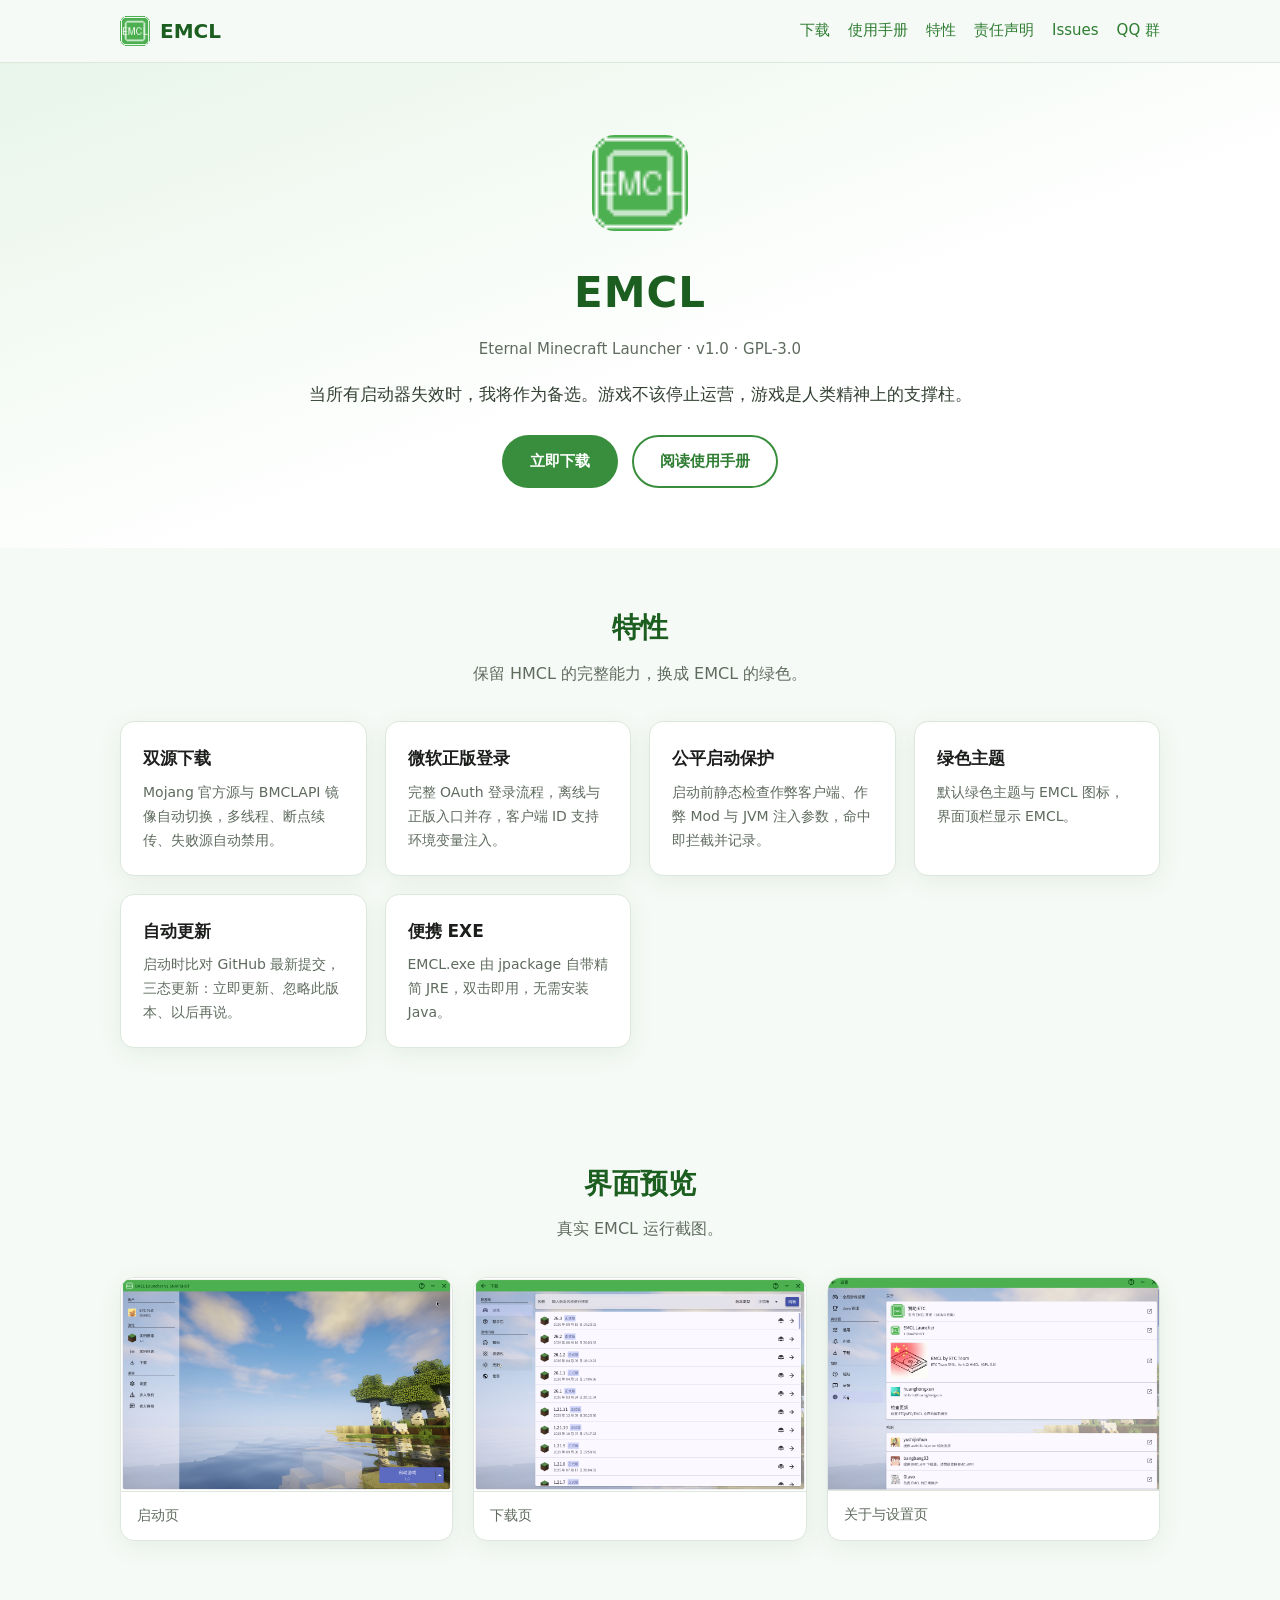
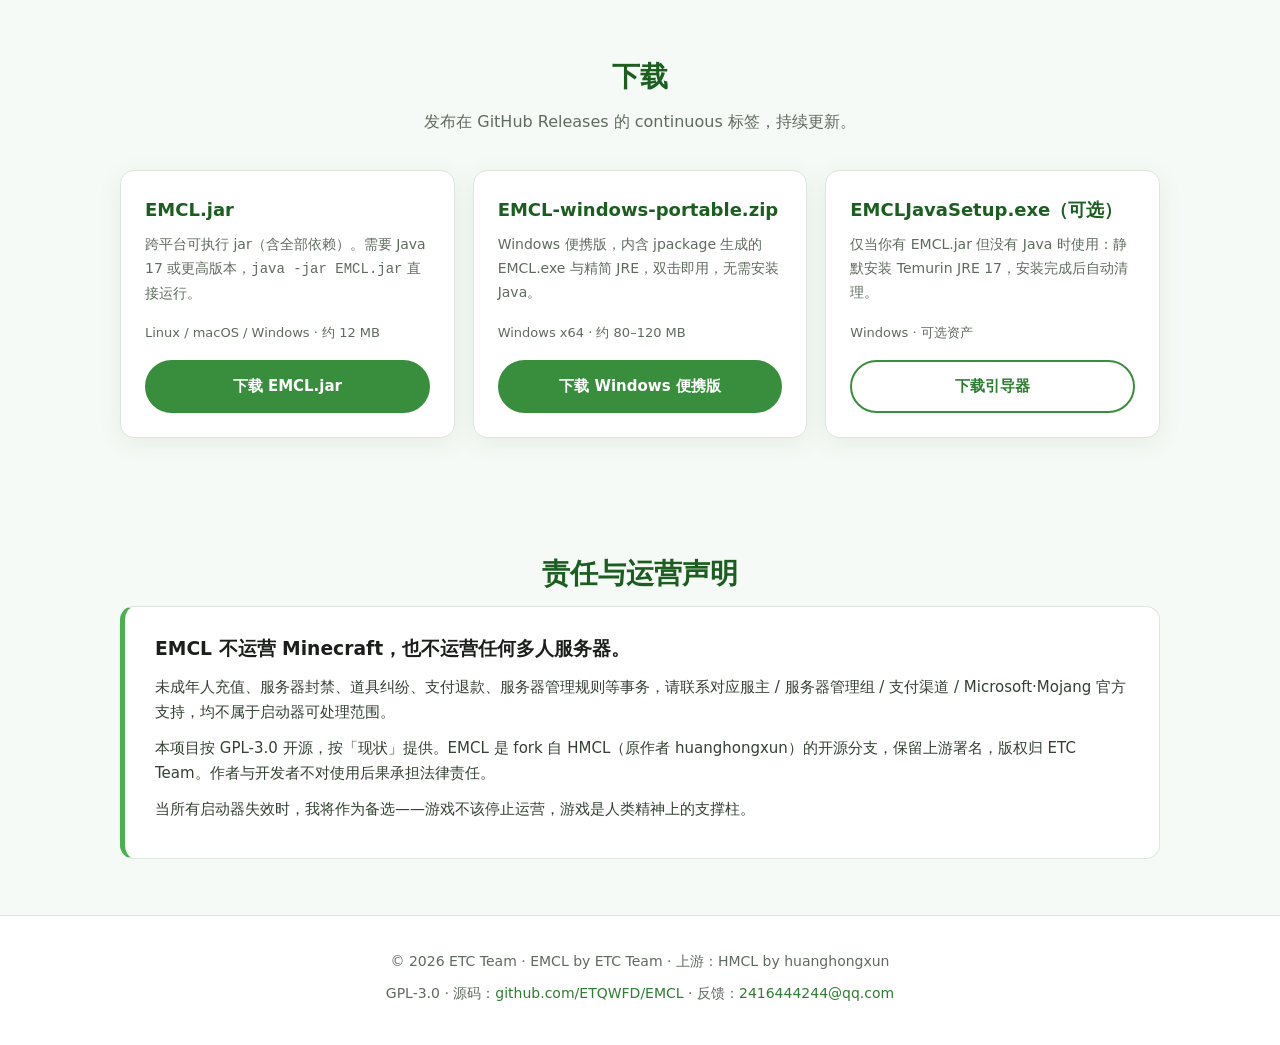
==== website/index.html @ 8ac6bcdd "EMCL v1.0: rebrand HMCL fork to EMCL (ETC Team, GPL-3.0) - Rebrand to EMCL: launcher dir EMCL, green" ====
<!DOCTYPE html>
<html lang="zh-CN">
<head>
<meta charset="UTF-8">
<meta name="viewport" content="width=device-width, initial-scale=1.0">
<title>EMCL - Eternal Minecraft Launcher</title>
<meta name="description" content="EMCL 是 fork 自 HMCL 的 GPL-3.0 开源 Minecraft 启动器，支持 Mojang / BMCLAPI 双源下载、微软正版登录、绿色主题与便携版。">
<link rel="icon" href="img/icon.png">
<link rel="stylesheet" href="css/style.css">
</head>
<body>
<header>
  <nav class="container">
    <div class="brand"><img src="img/icon.png" alt="EMCL">EMCL</div>
    <div class="links">
      <a href="#download">下载</a>
      <a href="docs.html">使用手册</a>
      <a href="#features">特性</a>
      <a href="#statement">责任声明</a>
      <a href="https://github.com/ETQWFD/EMCL/issues">Issues</a>
      <a href="http://qm.qq.com/cgi-bin/qm/qr?_wv=1027&amp;k=b31JnHKqph3vMmCIhk2htihvcREH2F1t&amp;authKey=U8JJu2GFgtaIvRnov%2FhH7%2Bcq08hv8JM6q5GBdGBzF1yZXYTSGSbQP9O%2FIh%2BVqby9&amp;noverify=0&amp;group_code=1121514619">QQ 群</a>
    </div>
  </nav>
</header>

<div class="hero">
  <div class="container">
    <img class="logo" src="img/icon.png" alt="EMCL">
    <h1>EMCL</h1>
    <div class="ver">Eternal Minecraft Launcher · v1.0 · GPL-3.0</div>
    <p class="slogan">当所有启动器失效时，我将作为备选。游戏不该停止运营，游戏是人类精神上的支撑柱。</p>
    <div class="cta">
      <a class="btn btn-primary" href="#download">立即下载</a>
      <a class="btn btn-ghost" href="docs.html">阅读使用手册</a>
    </div>
  </div>
</div>

<section id="features">
  <div class="container">
    <h2>特性</h2>
    <p class="sub">保留 HMCL 的完整能力，换成 EMCL 的绿色。</p>
    <div class="grid">
      <div class="card"><h3>双源下载</h3><p>Mojang 官方源与 BMCLAPI 镜像自动切换，多线程、断点续传、失败源自动禁用。</p></div>
      <div class="card"><h3>微软正版登录</h3><p>完整 OAuth 登录流程，离线与正版入口并存，客户端 ID 支持环境变量注入。</p></div>
      <div class="card"><h3>公平启动保护</h3><p>启动前静态检查作弊客户端、作弊 Mod 与 JVM 注入参数，命中即拦截并记录。</p></div>
      <div class="card"><h3>绿色主题</h3><p>默认绿色主题与 EMCL 图标，界面顶栏显示 EMCL。</p></div>
      <div class="card"><h3>自动更新</h3><p>启动时比对 GitHub 最新提交，三态更新：立即更新、忽略此版本、以后再说。</p></div>
      <div class="card"><h3>便携 EXE</h3><p>EMCL.exe 由 jpackage 自带精简 JRE，双击即用，无需安装 Java。</p></div>
    </div>
  </div>
</section>

<section id="screenshots">
  <div class="container">
    <h2>界面预览</h2>
    <p class="sub">真实 EMCL 运行截图。</p>
    <div class="shots">
      <div class="shot"><img src="img/shot-launch.png" alt="EMCL 启动页"><div class="cap">启动页</div></div>
      <div class="shot"><img src="img/shot-download.png" alt="EMCL 下载页"><div class="cap">下载页</div></div>
      <div class="shot"><img src="img/shot-about.png" alt="EMCL 关于与设置页"><div class="cap">关于与设置页</div></div>
    </div>
  </div>
</section>

<section id="download">
  <div class="container">
    <h2>下载</h2>
    <p class="sub">发布在 GitHub Releases 的 continuous 标签，持续更新。</p>
    <div class="dl-grid">
      <div class="dl-card">
        <div class="name">EMCL.jar</div>
        <div class="desc">跨平台可执行 jar（含全部依赖）。需要 Java 17 或更高版本，<code>java -jar EMCL.jar</code> 直接运行。</div>
        <div class="meta">Linux / macOS / Windows · 约 12 MB</div>
        <a class="btn btn-primary" href="https://github.com/ETQWFD/EMCL/releases/download/continuous/EMCL.jar">下载 EMCL.jar</a>
      </div>
      <div class="dl-card">
        <div class="name">EMCL-windows-portable.zip</div>
        <div class="desc">Windows 便携版，内含 jpackage 生成的 EMCL.exe 与精简 JRE，双击即用，无需安装 Java。</div>
        <div class="meta">Windows x64 · 约 80–120 MB</div>
        <a class="btn btn-primary" href="https://github.com/ETQWFD/EMCL/releases/download/continuous/EMCL-windows-portable.zip">下载 Windows 便携版</a>
      </div>
      <div class="dl-card">
        <div class="name">EMCLJavaSetup.exe（可选）</div>
        <div class="desc">仅当你有 EMCL.jar 但没有 Java 时使用：静默安装 Temurin JRE 17，安装完成后自动清理。</div>
        <div class="meta">Windows · 可选资产</div>
        <a class="btn btn-ghost" href="https://github.com/ETQWFD/EMCL/releases/download/continuous/EMCLJavaSetup.exe">下载引导器</a>
      </div>
    </div>
  </div>
</section>

<section id="statement">
  <div class="container">
    <h2>责任与运营声明</h2>
    <div class="statement">
      <h3>EMCL 不运营 Minecraft，也不运营任何多人服务器。</h3>
      <p>未成年人充值、服务器封禁、道具纠纷、支付退款、服务器管理规则等事务，请联系对应服主 / 服务器管理组 / 支付渠道 / Microsoft·Mojang 官方支持，均不属于启动器可处理范围。</p>
      <p>本项目按 GPL-3.0 开源，按「现状」提供。EMCL 是 fork 自 HMCL（原作者 huanghongxun）的开源分支，保留上游署名，版权归 ETC Team。作者与开发者不对使用后果承担法律责任。</p>
      <p>当所有启动器失效时，我将作为备选——游戏不该停止运营，游戏是人类精神上的支撑柱。</p>
    </div>
  </div>
</section>

<footer>
  <div class="container">
    <div>© 2026 ETC Team · EMCL by ETC Team · 上游：HMCL by huanghongxun</div>
    <div>GPL-3.0 · 源码：<a href="https://github.com/ETQWFD/EMCL">github.com/ETQWFD/EMCL</a> · 反馈：<a href="mailto:2416444244@qq.com">2416444244@qq.com</a></div>
  </div>
</footer>
</body>
</html>
---- website/css/style.css ----
:root {
  --green-900: #1b5e20;
  --green-700: #2e7d32;
  --green-600: #388e3c;
  --green-500: #4caf50;
  --green-100: #e8f5e9;
  --ink: #1c1e1c;
  --muted: #5f6b5f;
  --line: #dde7dd;
  --bg: #f6faf6;
  --card: #ffffff;
  --radius: 14px;
  --shadow: 0 6px 24px rgba(27, 94, 32, .08);
}
* { margin: 0; padding: 0; box-sizing: border-box; }
html { scroll-behavior: smooth; }
body {
  font-family: "PingFang SC", "Microsoft YaHei", "Noto Sans SC", system-ui, sans-serif;
  color: var(--ink);
  background: var(--bg);
  line-height: 1.7;
}
a { color: var(--green-700); text-decoration: none; }
a:hover { text-decoration: underline; }
.container { max-width: 1080px; margin: 0 auto; padding: 0 20px; }

header {
  position: sticky; top: 0; z-index: 50;
  background: rgba(246, 250, 246, .92);
  backdrop-filter: blur(8px);
  border-bottom: 1px solid var(--line);
}
nav.container {
  display: flex; align-items: center; gap: 22px;
  height: 62px;
}
.brand { display: flex; align-items: center; gap: 10px; font-weight: 800; font-size: 20px; color: var(--green-900); }
.brand img { width: 30px; height: 30px; }
nav .links { margin-left: auto; display: flex; gap: 18px; font-size: 15px; }

.hero {
  background: linear-gradient(160deg, var(--green-100), #ffffff 60%);
  padding: 72px 0 60px;
  text-align: center;
}
.hero .logo { width: 96px; height: 96px; border-radius: 22px; }
.hero h1 { font-size: 42px; margin: 18px 0 8px; color: var(--green-900); letter-spacing: 1px; }
.hero .ver { color: var(--muted); font-size: 15px; margin-bottom: 18px; }
.hero .slogan { max-width: 720px; margin: 0 auto 26px; font-size: 17px; color: #334033; }
.hero .cta { display: flex; gap: 14px; justify-content: center; flex-wrap: wrap; }
.btn {
  display: inline-block; padding: 12px 26px; border-radius: 999px;
  font-weight: 700; font-size: 15px; border: 2px solid transparent;
}
.btn-primary { background: var(--green-600); color: #fff; }
.btn-primary:hover { background: var(--green-700); text-decoration: none; }
.btn-ghost { border-color: var(--green-600); color: var(--green-700); background: #fff; }
.btn-ghost:hover { background: var(--green-100); text-decoration: none; }

section { padding: 56px 0; }
section h2 { font-size: 28px; text-align: center; color: var(--green-900); margin-bottom: 8px; }
section .sub { text-align: center; color: var(--muted); margin-bottom: 34px; }

.grid { display: grid; grid-template-columns: repeat(auto-fit, minmax(240px, 1fr)); gap: 18px; }
.card {
  background: var(--card); border: 1px solid var(--line); border-radius: var(--radius);
  padding: 22px; box-shadow: var(--shadow);
}
.card h3 { font-size: 17px; color: var(--green-800); margin-bottom: 8px; }
.card p { font-size: 14px; color: var(--muted); }

.shots { display: grid; grid-template-columns: repeat(auto-fit, minmax(280px, 1fr)); gap: 20px; }
.shot { background: var(--card); border: 1px solid var(--line); border-radius: var(--radius); overflow: hidden; box-shadow: var(--shadow); }
.shot img { width: 100%; display: block; border-bottom: 1px solid var(--line); }
.shot .cap { padding: 12px 16px; font-size: 14px; color: var(--muted); }

.dl-grid { display: grid; grid-template-columns: repeat(auto-fit, minmax(260px, 1fr)); gap: 18px; }
.dl-card { background: var(--card); border: 1px solid var(--line); border-radius: var(--radius); padding: 24px; box-shadow: var(--shadow); display: flex; flex-direction: column; }
.dl-card .name { font-size: 18px; font-weight: 800; color: var(--green-900); }
.dl-card .desc { font-size: 14px; color: var(--muted); margin: 8px 0 16px; flex: 1; }
.dl-card .meta { font-size: 13px; color: var(--muted); margin-bottom: 16px; }
.dl-card .btn { text-align: center; }

.statement { background: var(--card); border: 1px solid var(--line); border-left: 5px solid var(--green-500); border-radius: var(--radius); padding: 26px 30px; }
.statement h3 { color: var(--green-800); margin-bottom: 10px; }
.statement p { font-size: 15px; color: #334033; margin-bottom: 10px; }

footer { border-top: 1px solid var(--line); padding: 34px 0 40px; color: var(--muted); font-size: 14px; background: #fff; }
footer .container { display: flex; flex-direction: column; gap: 8px; align-items: center; text-align: center; }

@media (max-width: 720px) {
  nav.container { height: auto; padding: 12px 16px; flex-wrap: wrap; gap: 10px; }
  nav .links { margin-left: 0; width: 100%; justify-content: space-between; flex-wrap: wrap; gap: 8px; font-size: 14px; }
  .hero { padding: 44px 0 36px; }
  .hero h1 { font-size: 30px; }
  section { padding: 40px 0; }
}
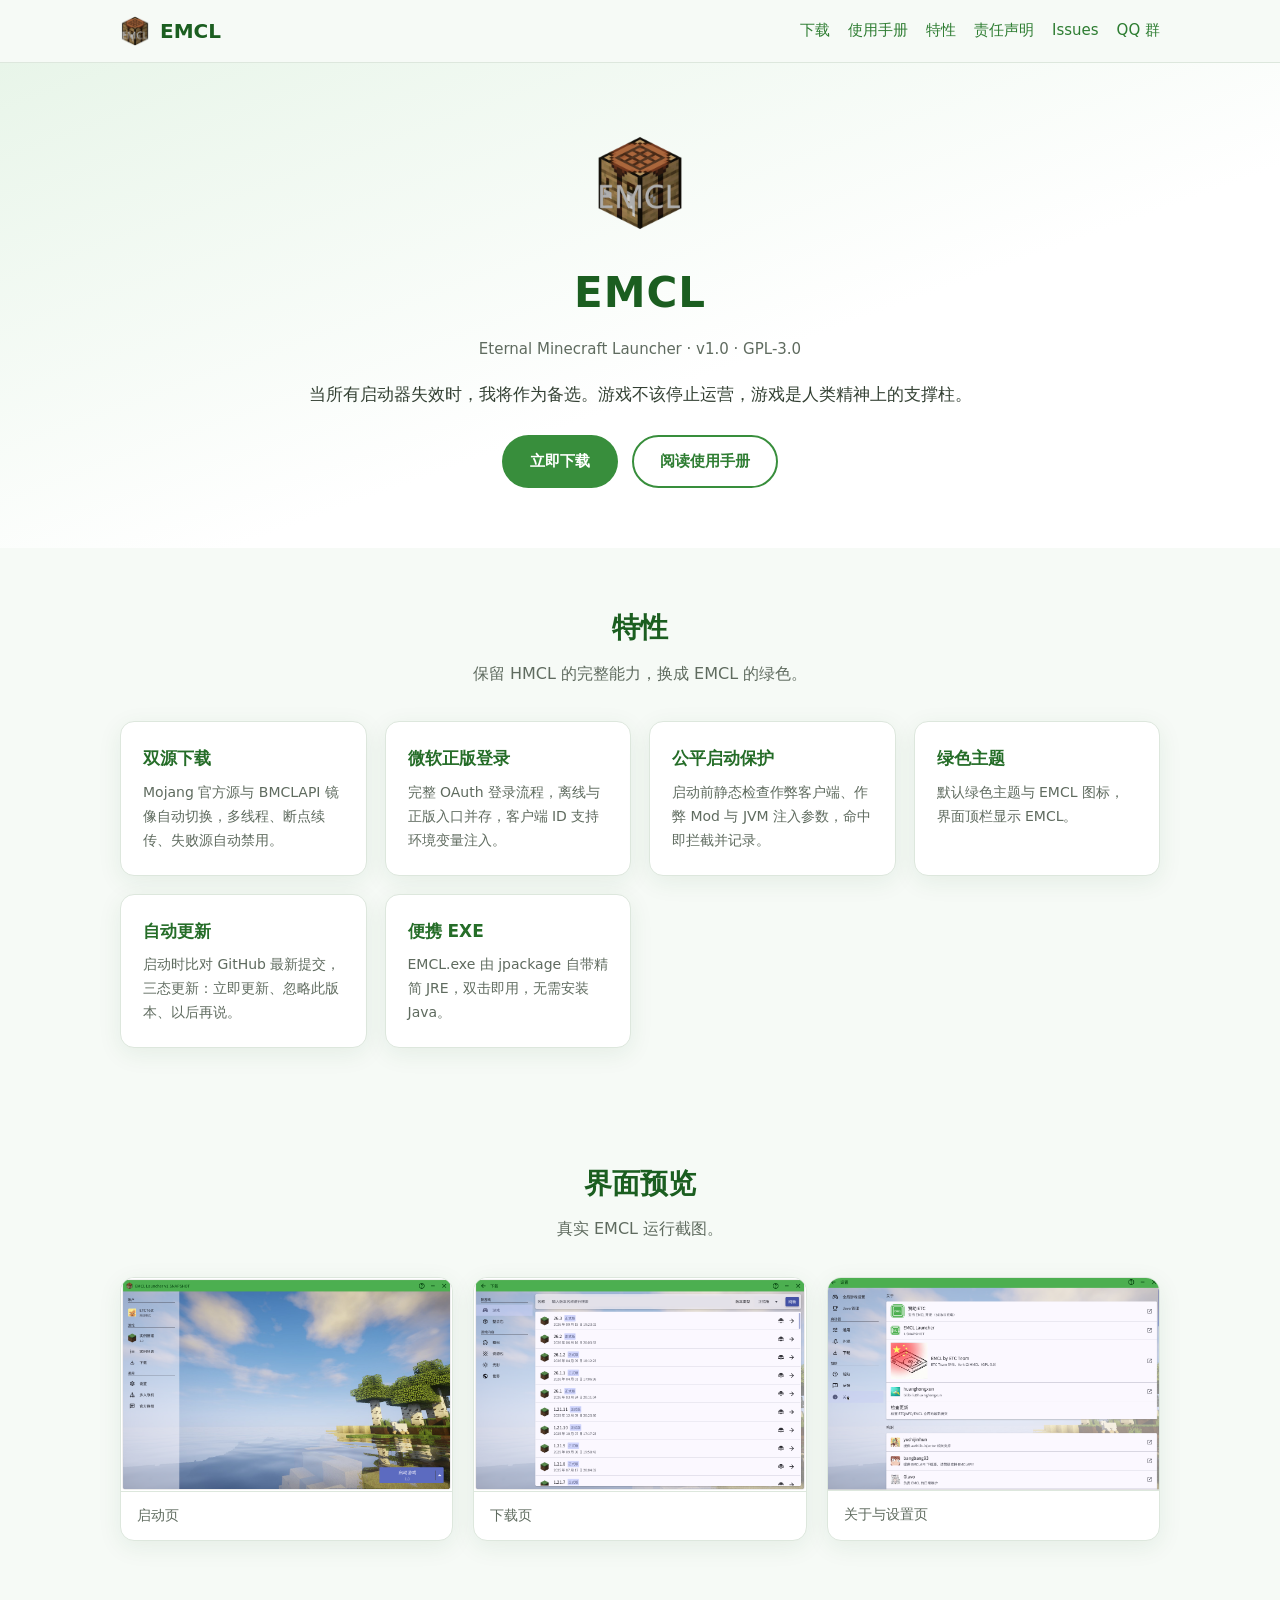
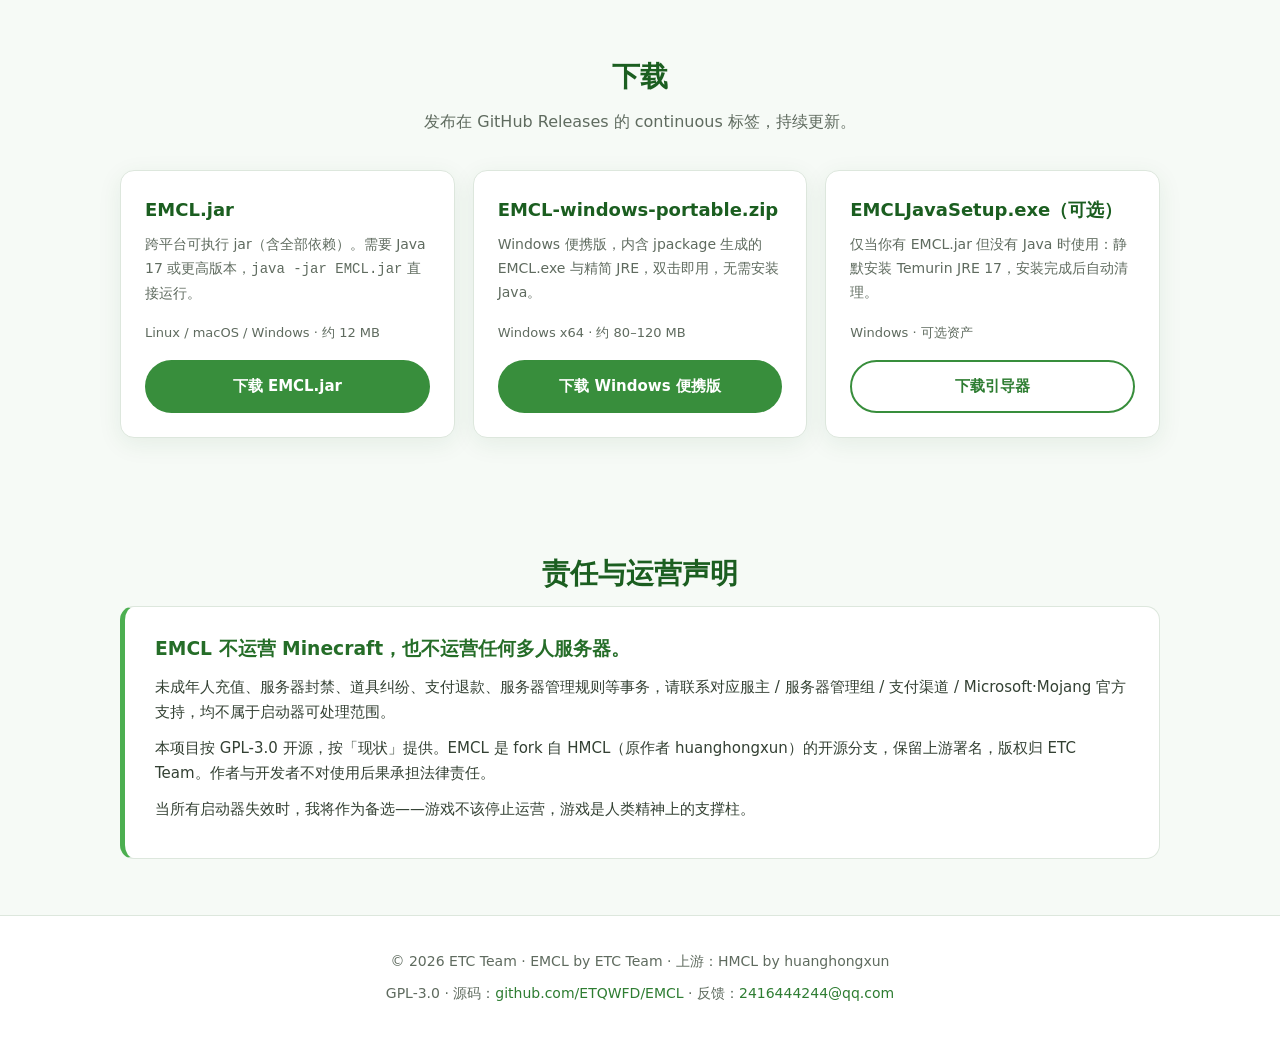
==== commit e7fb0eed: "Website: responsive mobile nav (CSS burger menu), define --green-800, prevent horizontal overflow" ====
--- a/website/index.html
+++ b/website/index.html
@@ -12,6 +12,8 @@
 <header>
   <nav class="container">
     <div class="brand"><img src="img/icon.png" alt="EMCL">EMCL</div>
+    <input class="nav-toggle" id="nav-toggle" type="checkbox" aria-label="菜单">
+    <label class="nav-burger" for="nav-toggle"><span></span><span></span><span></span></label>
     <div class="links">
       <a href="#download">下载</a>
       <a href="docs.html">使用手册</a>
--- a/website/css/style.css
+++ b/website/css/style.css
@@ -1,5 +1,6 @@
 :root {
   --green-900: #1b5e20;
+  --green-800: #256d28;
   --green-700: #2e7d32;
   --green-600: #388e3c;
   --green-500: #4caf50;
@@ -14,6 +15,8 @@
 }
 * { margin: 0; padding: 0; box-sizing: border-box; }
 html { scroll-behavior: smooth; }
+html, body { overflow-x: hidden; max-width: 100%; }
+img { max-width: 100%; }
 body {
   font-family: "PingFang SC", "Microsoft YaHei", "Noto Sans SC", system-ui, sans-serif;
   color: var(--ink);
@@ -37,6 +40,9 @@
 .brand { display: flex; align-items: center; gap: 10px; font-weight: 800; font-size: 20px; color: var(--green-900); }
 .brand img { width: 30px; height: 30px; }
 nav .links { margin-left: auto; display: flex; gap: 18px; font-size: 15px; }
+.nav-toggle { display: none; }
+.nav-burger { display: none; flex-direction: column; justify-content: center; gap: 5px; width: 40px; height: 40px; padding: 9px 10px; margin-left: auto; cursor: pointer; }
+.nav-burger span { display: block; height: 2px; width: 100%; background: var(--green-800); border-radius: 2px; }
 
 .hero {
   background: linear-gradient(160deg, var(--green-100), #ffffff 60%);
@@ -89,8 +95,14 @@
 footer .container { display: flex; flex-direction: column; gap: 8px; align-items: center; text-align: center; }
 
 @media (max-width: 720px) {
-  nav.container { height: auto; padding: 12px 16px; flex-wrap: wrap; gap: 10px; }
-  nav .links { margin-left: 0; width: 100%; justify-content: space-between; flex-wrap: wrap; gap: 8px; font-size: 14px; }
+  nav.container { height: auto; min-height: 58px; padding: 10px 16px; flex-wrap: wrap; gap: 0; }
+  .nav-burger { display: flex; }
+  nav .links {
+    order: 3; width: 100%; margin-left: 0; flex-direction: column; gap: 0;
+    font-size: 15px; max-height: 0; overflow: hidden; transition: max-height .2s ease;
+  }
+  .nav-toggle:checked ~ .links { max-height: 320px; }
+  nav .links a { padding: 12px 4px; border-bottom: 1px solid var(--line); }
   .hero { padding: 44px 0 36px; }
   .hero h1 { font-size: 30px; }
   section { padding: 40px 0; }
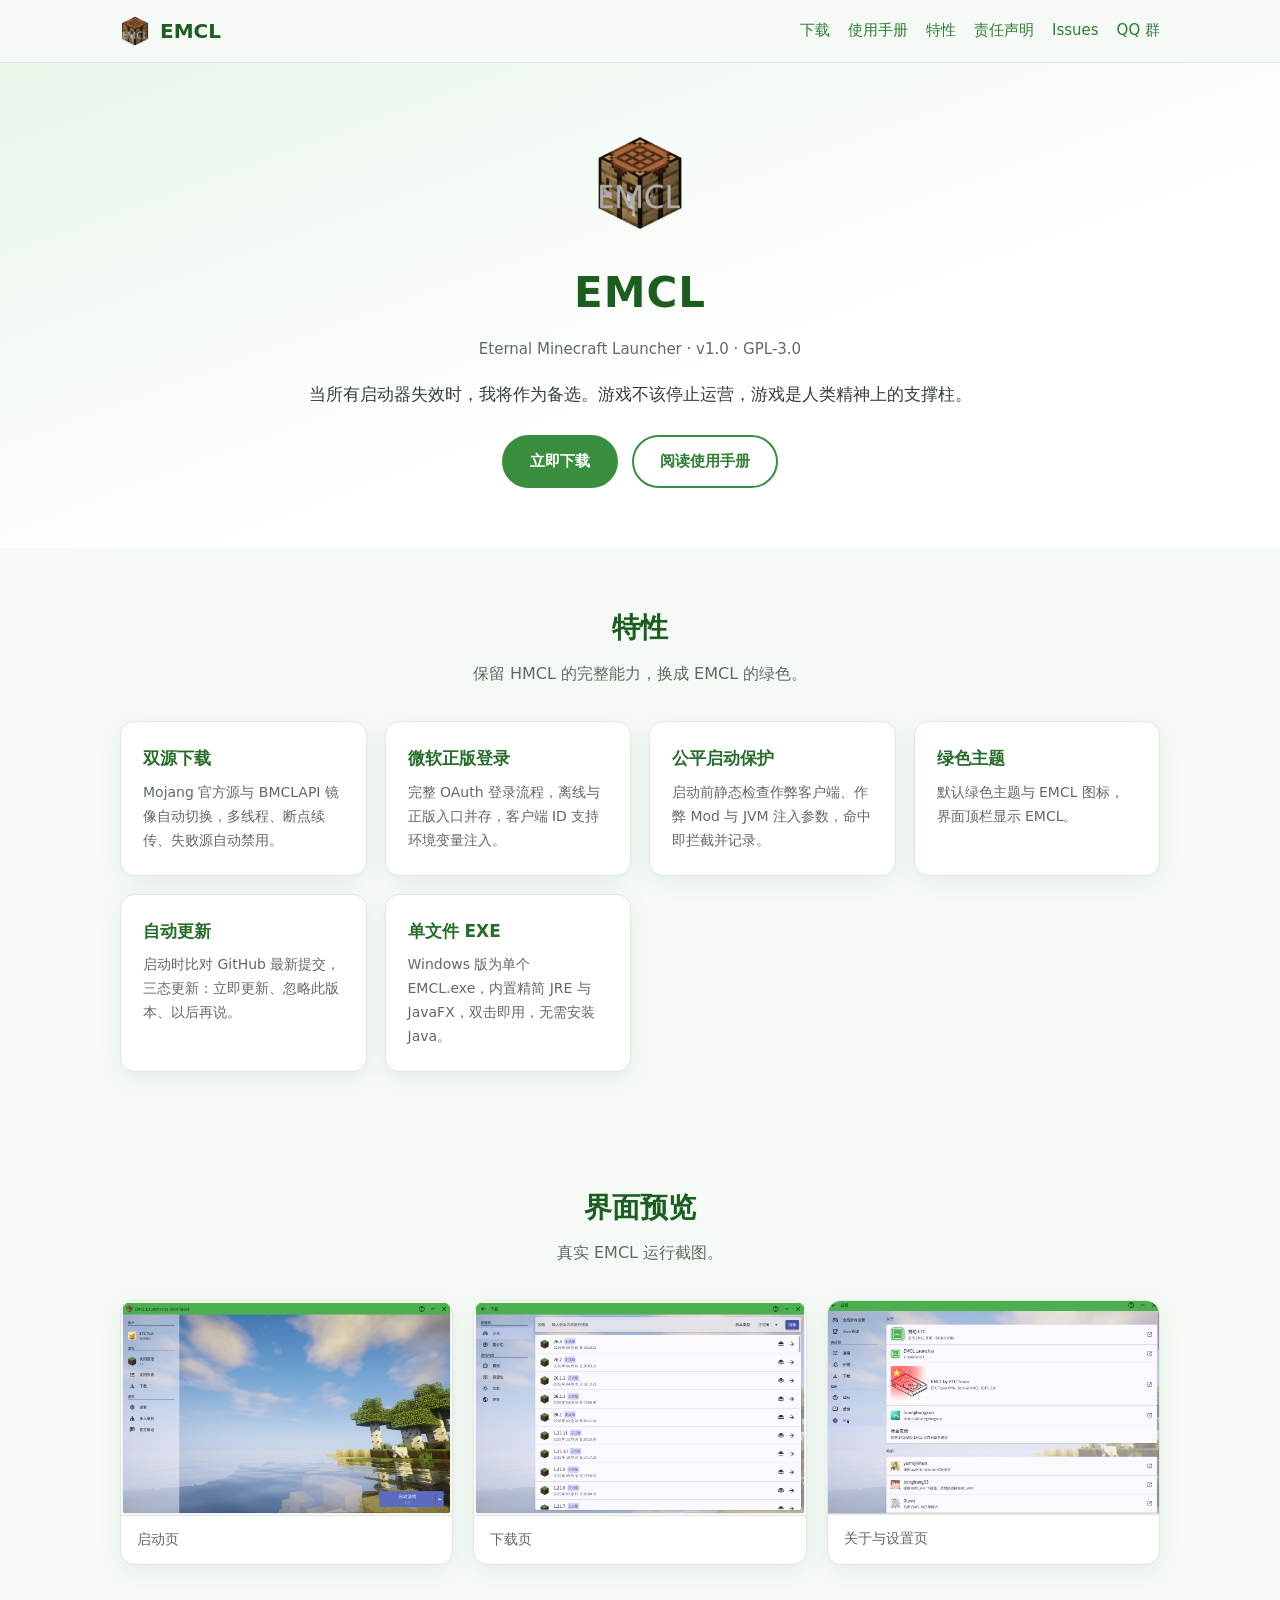
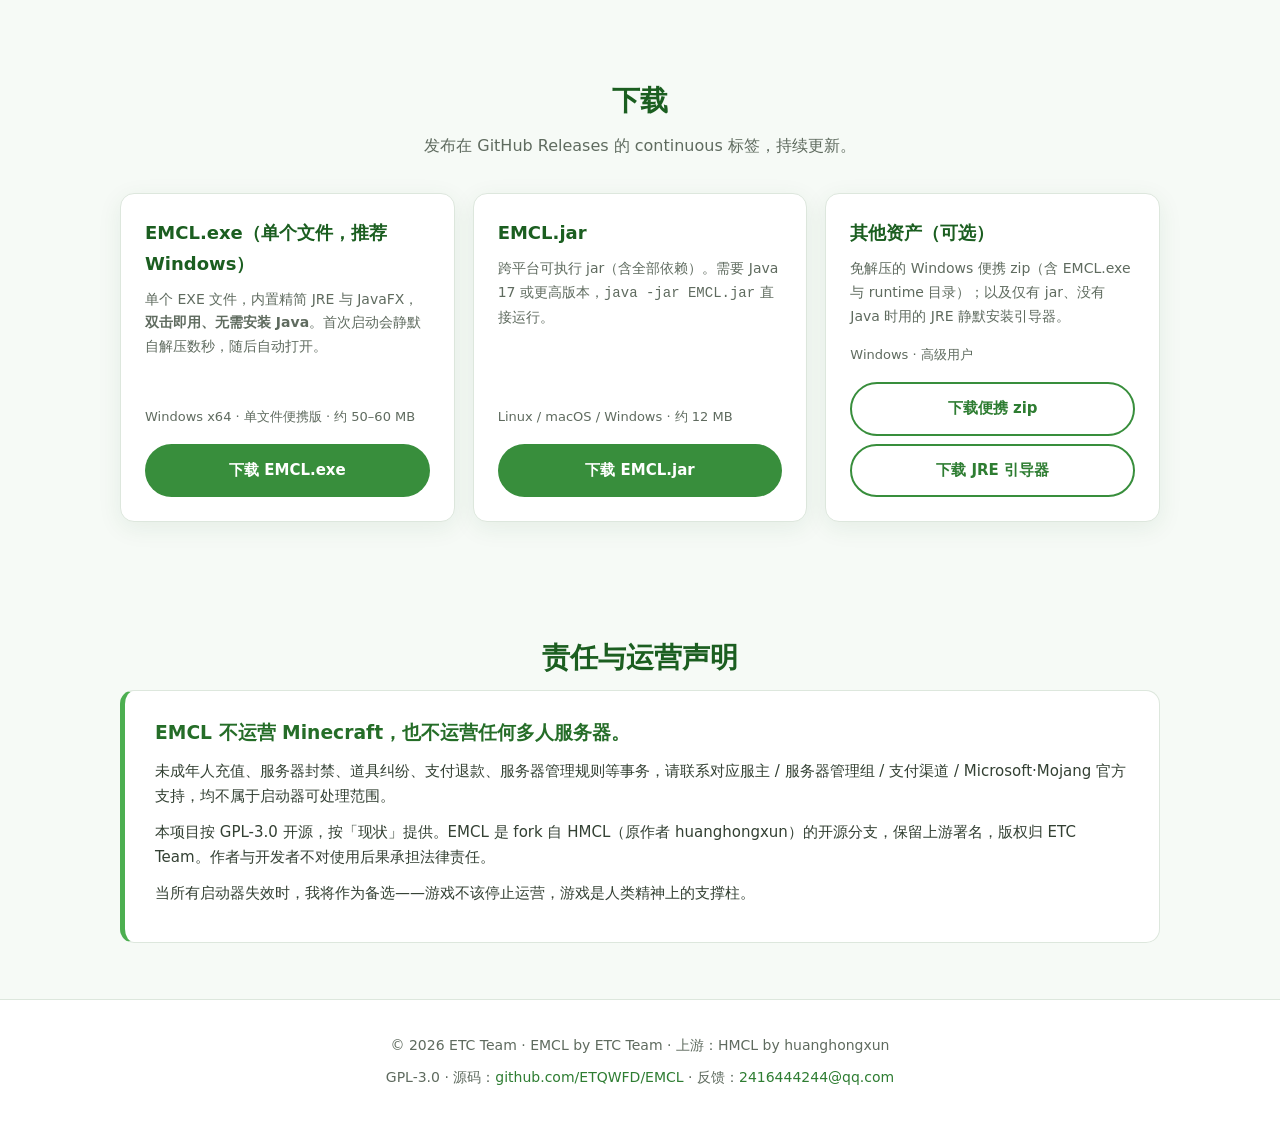
==== commit 482473a8: "feat: single-file self-extracting EMCL.exe; CN manifest prefers BMCL; show announcement after window" ====
--- a/website/index.html
+++ b/website/index.html
@@ -48,7 +48,7 @@
       <div class="card"><h3>公平启动保护</h3><p>启动前静态检查作弊客户端、作弊 Mod 与 JVM 注入参数，命中即拦截并记录。</p></div>
       <div class="card"><h3>绿色主题</h3><p>默认绿色主题与 EMCL 图标，界面顶栏显示 EMCL。</p></div>
       <div class="card"><h3>自动更新</h3><p>启动时比对 GitHub 最新提交，三态更新：立即更新、忽略此版本、以后再说。</p></div>
-      <div class="card"><h3>便携 EXE</h3><p>EMCL.exe 由 jpackage 自带精简 JRE，双击即用，无需安装 Java。</p></div>
+      <div class="card"><h3>单文件 EXE</h3><p>Windows 版为单个 EMCL.exe，内置精简 JRE 与 JavaFX，双击即用，无需安装 Java。</p></div>
     </div>
   </div>
 </section>
@@ -71,22 +71,23 @@
     <p class="sub">发布在 GitHub Releases 的 continuous 标签，持续更新。</p>
     <div class="dl-grid">
       <div class="dl-card">
+        <div class="name">EMCL.exe（单个文件，推荐 Windows）</div>
+        <div class="desc">单个 EXE 文件，内置精简 JRE 与 JavaFX，<strong>双击即用、无需安装 Java</strong>。首次启动会静默自解压数秒，随后自动打开。</div>
+        <div class="meta">Windows x64 · 单文件便携版 · 约 50–60 MB</div>
+        <a class="btn btn-primary" href="https://github.com/ETQWFD/EMCL/releases/download/continuous/EMCL.exe">下载 EMCL.exe</a>
+      </div>
+      <div class="dl-card">
         <div class="name">EMCL.jar</div>
         <div class="desc">跨平台可执行 jar（含全部依赖）。需要 Java 17 或更高版本，<code>java -jar EMCL.jar</code> 直接运行。</div>
         <div class="meta">Linux / macOS / Windows · 约 12 MB</div>
         <a class="btn btn-primary" href="https://github.com/ETQWFD/EMCL/releases/download/continuous/EMCL.jar">下载 EMCL.jar</a>
       </div>
       <div class="dl-card">
-        <div class="name">EMCL-windows-portable.zip</div>
-        <div class="desc">Windows 便携版，内含 jpackage 生成的 EMCL.exe 与精简 JRE，双击即用，无需安装 Java。</div>
-        <div class="meta">Windows x64 · 约 80–120 MB</div>
-        <a class="btn btn-primary" href="https://github.com/ETQWFD/EMCL/releases/download/continuous/EMCL-windows-portable.zip">下载 Windows 便携版</a>
-      </div>
-      <div class="dl-card">
-        <div class="name">EMCLJavaSetup.exe（可选）</div>
-        <div class="desc">仅当你有 EMCL.jar 但没有 Java 时使用：静默安装 Temurin JRE 17，安装完成后自动清理。</div>
-        <div class="meta">Windows · 可选资产</div>
-        <a class="btn btn-ghost" href="https://github.com/ETQWFD/EMCL/releases/download/continuous/EMCLJavaSetup.exe">下载引导器</a>
+        <div class="name">其他资产（可选）</div>
+        <div class="desc">免解压的 Windows 便携 zip（含 EMCL.exe 与 runtime 目录）；以及仅有 jar、没有 Java 时用的 JRE 静默安装引导器。</div>
+        <div class="meta">Windows · 高级用户</div>
+        <a class="btn btn-ghost" href="https://github.com/ETQWFD/EMCL/releases/download/continuous/EMCL-windows-portable.zip">下载便携 zip</a>
+        <a class="btn btn-ghost" href="https://github.com/ETQWFD/EMCL/releases/download/continuous/EMCLJavaSetup.exe" style="margin-top:8px;">下载 JRE 引导器</a>
       </div>
     </div>
   </div>
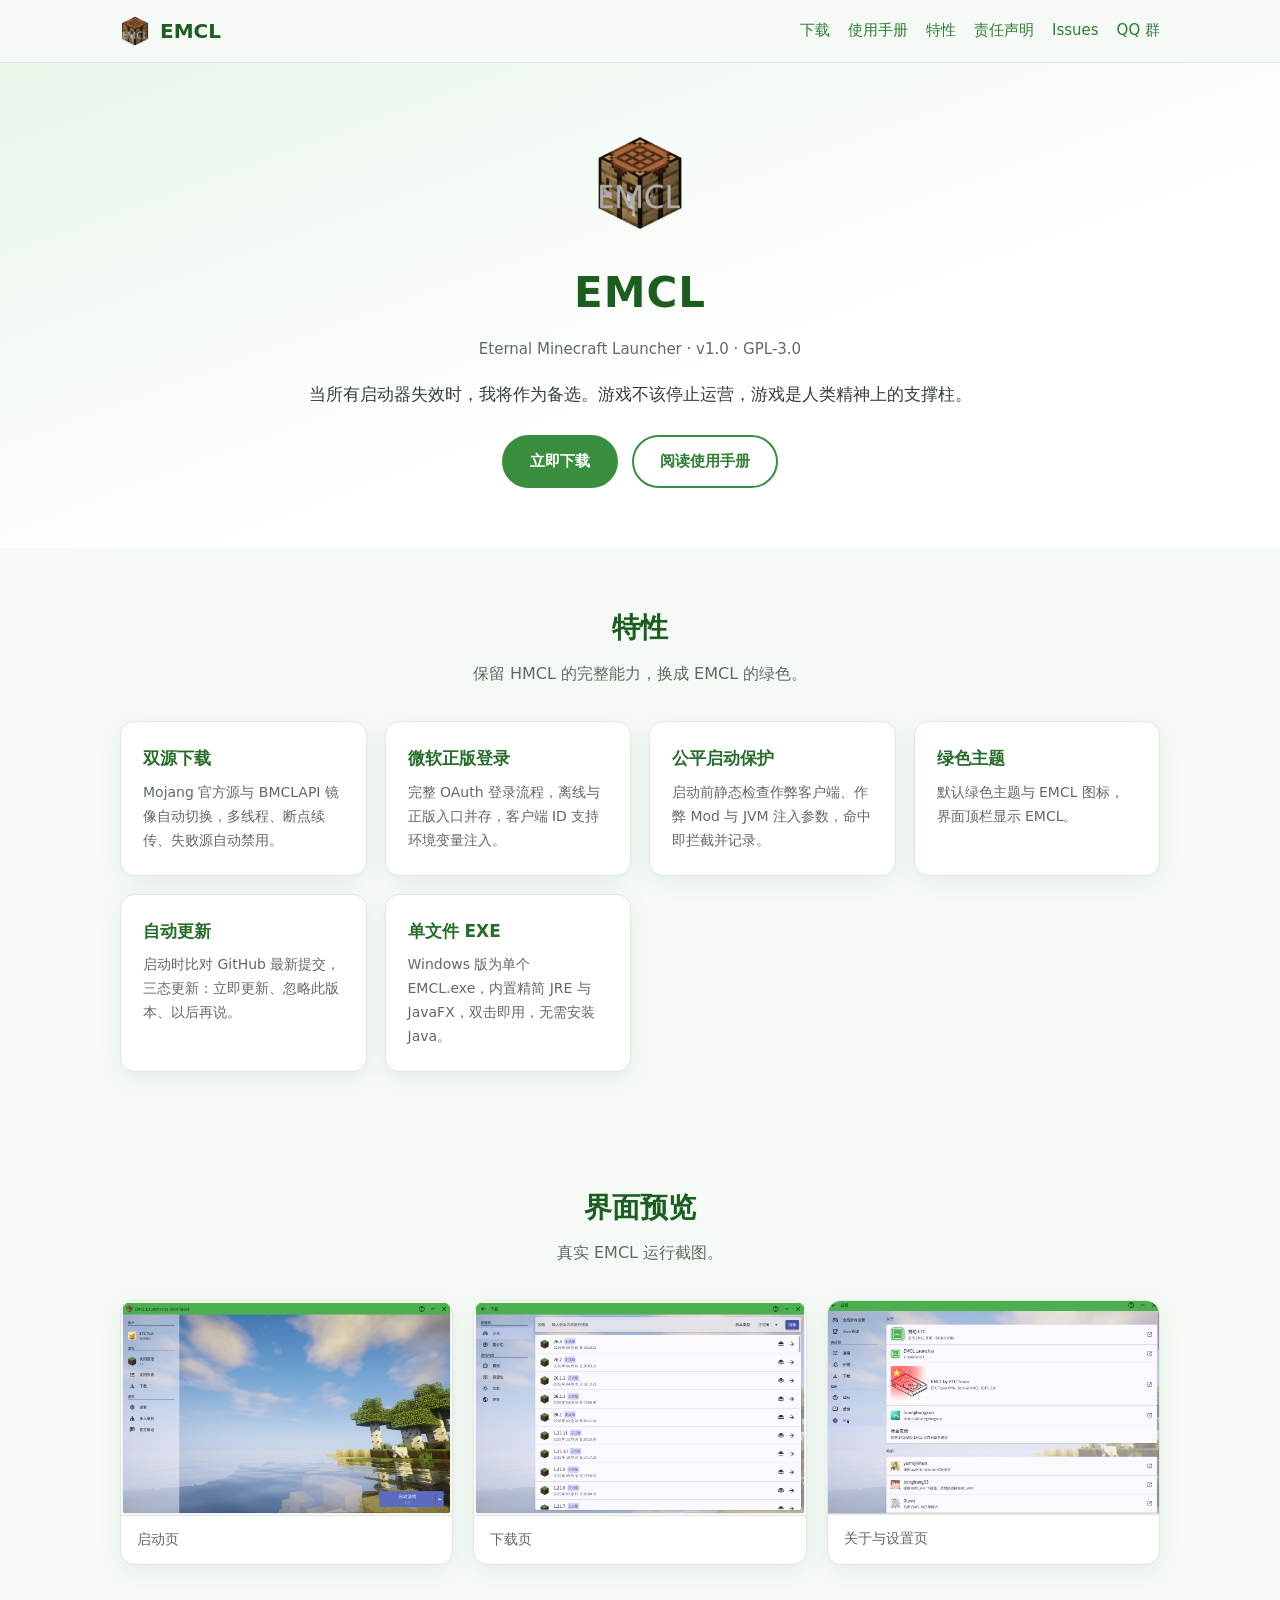
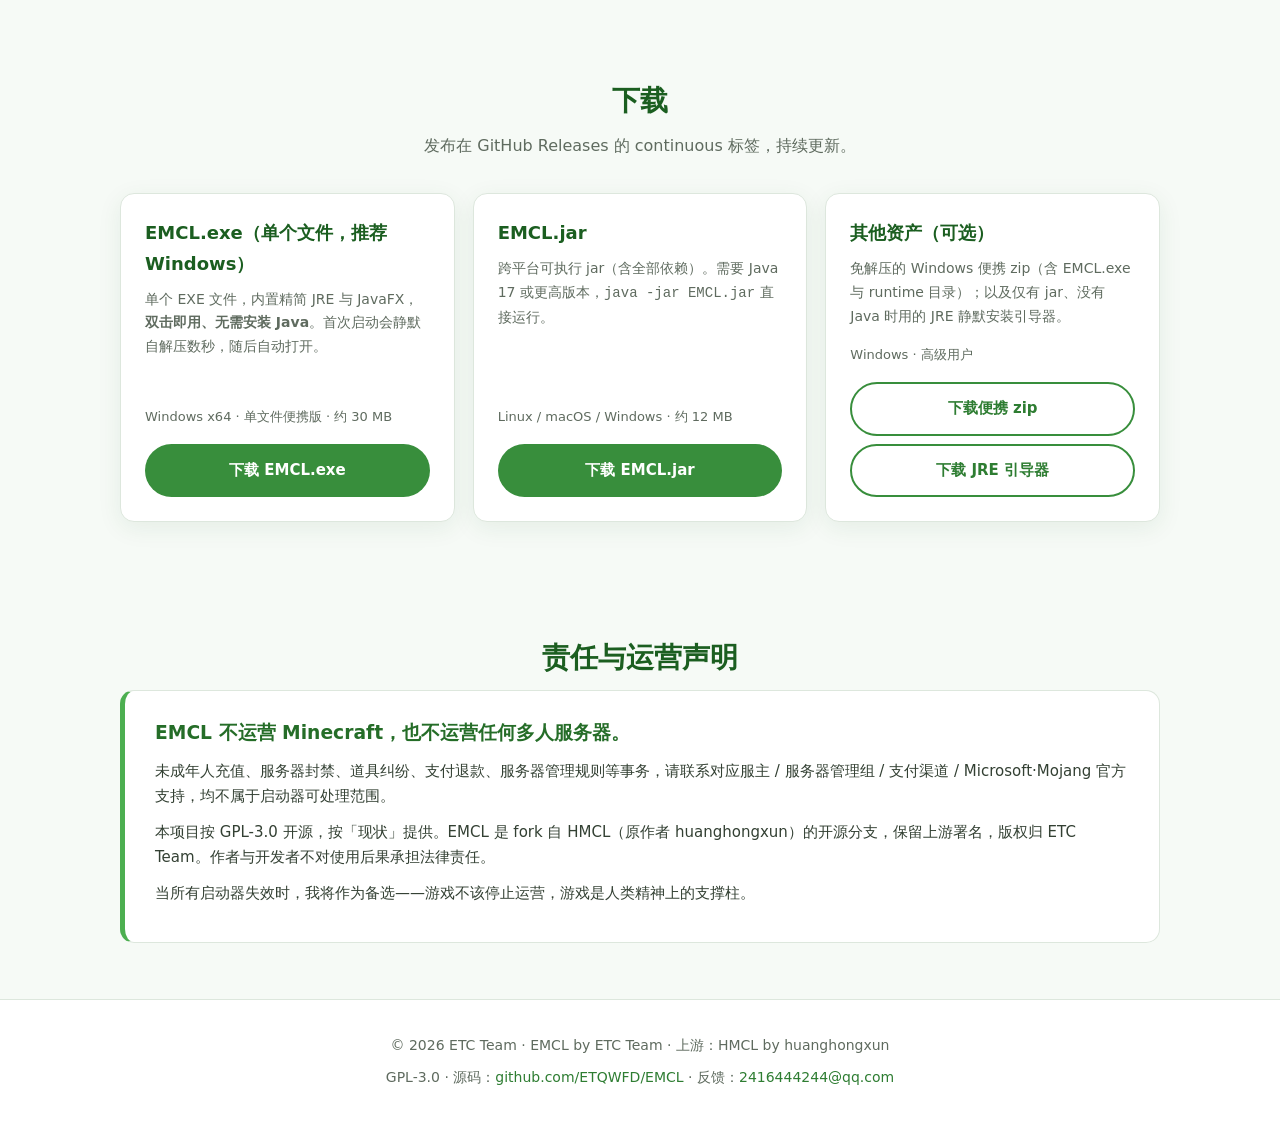
==== commit 4e6dd56d: "ci: relax single-file size floor to 15MB; site note ~30MB" ====
--- a/website/index.html
+++ b/website/index.html
@@ -73,7 +73,7 @@
       <div class="dl-card">
         <div class="name">EMCL.exe（单个文件，推荐 Windows）</div>
         <div class="desc">单个 EXE 文件，内置精简 JRE 与 JavaFX，<strong>双击即用、无需安装 Java</strong>。首次启动会静默自解压数秒，随后自动打开。</div>
-        <div class="meta">Windows x64 · 单文件便携版 · 约 50–60 MB</div>
+        <div class="meta">Windows x64 · 单文件便携版 · 约 30 MB</div>
         <a class="btn btn-primary" href="https://github.com/ETQWFD/EMCL/releases/download/continuous/EMCL.exe">下载 EMCL.exe</a>
       </div>
       <div class="dl-card">
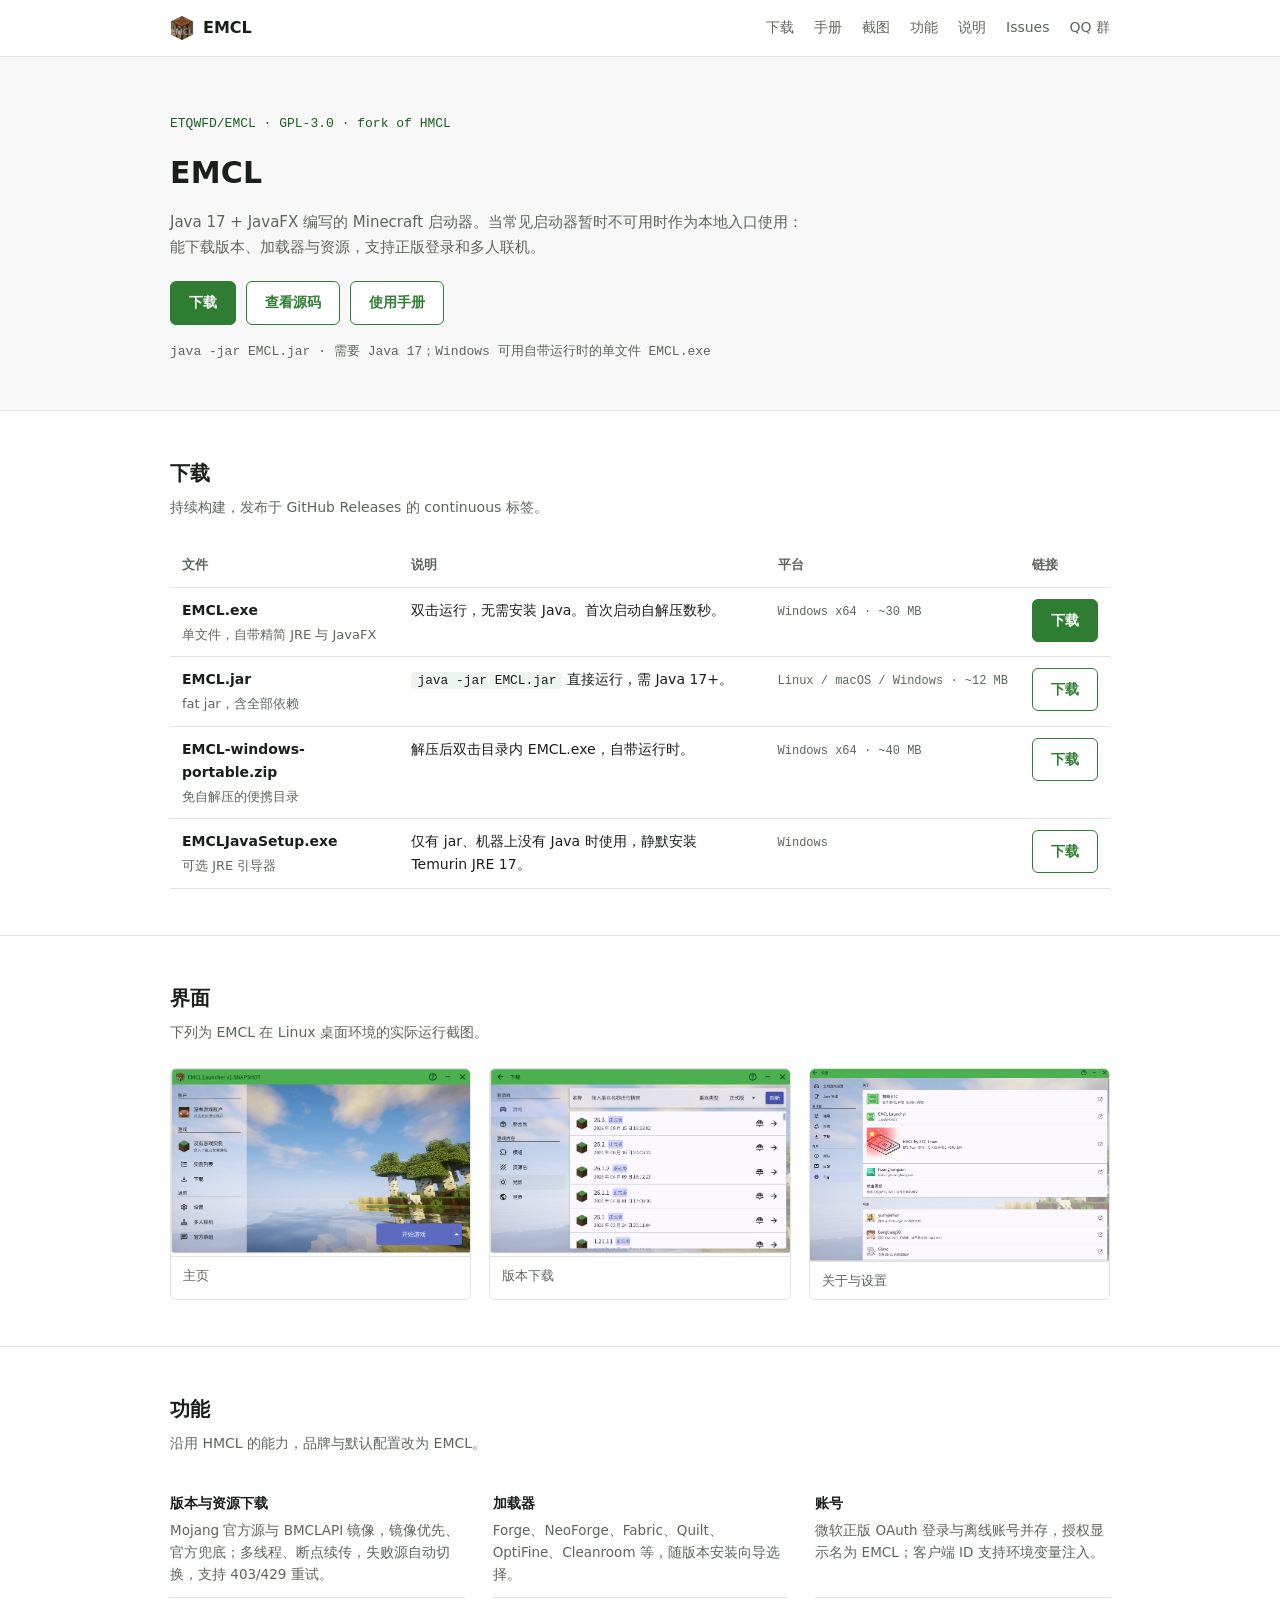
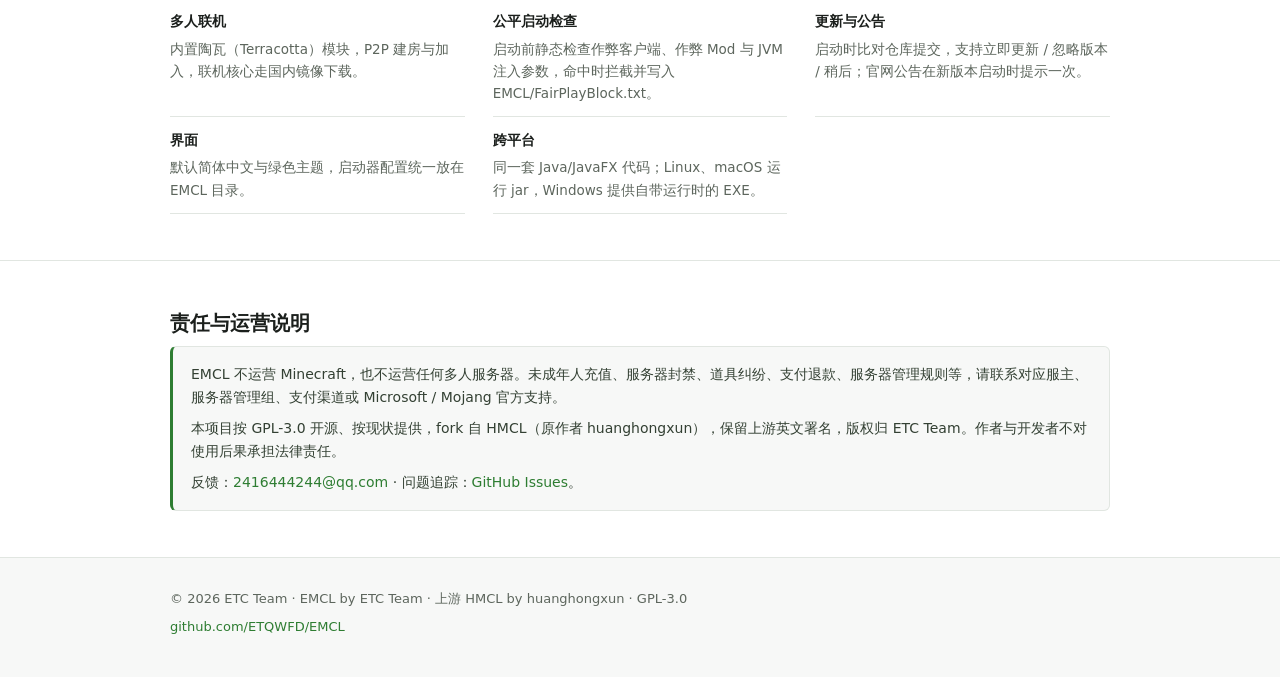
==== commit 9fe2cc2d: "重构官网为简洁工程风并清理地区相关残留文案；更新 EMCL 图标 - 删除全部语言文件中的 download.china 与 terracotta.unsupported.region 文案 - 官网" ====
--- a/website/index.html
+++ b/website/index.html
@@ -3,22 +3,23 @@
 <head>
 <meta charset="UTF-8">
 <meta name="viewport" content="width=device-width, initial-scale=1.0">
-<title>EMCL - Eternal Minecraft Launcher</title>
-<meta name="description" content="EMCL 是 fork 自 HMCL 的 GPL-3.0 开源 Minecraft 启动器，支持 Mojang / BMCLAPI 双源下载、微软正版登录、绿色主题与便携版。">
+<title>EMCL — Minecraft 启动器</title>
+<meta name="description" content="EMCL 是 fork 自 HMCL 的 GPL-3.0 开源 Minecraft 启动器，Java 17 + JavaFX，支持 Mojang 与 BMCLAPI 下载、微软正版登录、陶瓦联机，提供单文件 Windows EXE 与跨平台 jar。">
 <link rel="icon" href="img/icon.png">
 <link rel="stylesheet" href="css/style.css">
 </head>
 <body>
 <header>
   <nav class="container">
-    <div class="brand"><img src="img/icon.png" alt="EMCL">EMCL</div>
+    <div class="brand"><img src="img/icon.png" alt="">EMCL</div>
     <input class="nav-toggle" id="nav-toggle" type="checkbox" aria-label="菜单">
     <label class="nav-burger" for="nav-toggle"><span></span><span></span><span></span></label>
     <div class="links">
-      <a href="#download">下载</a>
-      <a href="docs.html">使用手册</a>
-      <a href="#features">特性</a>
-      <a href="#statement">责任声明</a>
+      <a href="#files">下载</a>
+      <a href="docs.html">手册</a>
+      <a href="#screens">截图</a>
+      <a href="#features">功能</a>
+      <a href="#notes">说明</a>
       <a href="https://github.com/ETQWFD/EMCL/issues">Issues</a>
       <a href="http://qm.qq.com/cgi-bin/qm/qr?_wv=1027&amp;k=b31JnHKqph3vMmCIhk2htihvcREH2F1t&amp;authKey=U8JJu2GFgtaIvRnov%2FhH7%2Bcq08hv8JM6q5GBdGBzF1yZXYTSGSbQP9O%2FIh%2BVqby9&amp;noverify=0&amp;group_code=1121514619">QQ 群</a>
     </div>
@@ -27,88 +28,98 @@
 
 <div class="hero">
   <div class="container">
-    <img class="logo" src="img/icon.png" alt="EMCL">
+    <div class="tag">ETQWFD/EMCL · GPL-3.0 · fork of HMCL</div>
     <h1>EMCL</h1>
-    <div class="ver">Eternal Minecraft Launcher · v1.0 · GPL-3.0</div>
-    <p class="slogan">当所有启动器失效时，我将作为备选。游戏不该停止运营，游戏是人类精神上的支撑柱。</p>
+    <p class="lead">Java 17 + JavaFX 编写的 Minecraft 启动器。当常见启动器暂时不可用时作为本地入口使用：能下载版本、加载器与资源，支持正版登录和多人联机。</p>
     <div class="cta">
-      <a class="btn btn-primary" href="#download">立即下载</a>
-      <a class="btn btn-ghost" href="docs.html">阅读使用手册</a>
+      <a class="btn btn-primary" href="#files">下载</a>
+      <a class="btn btn-ghost" href="https://github.com/ETQWFD/EMCL">查看源码</a>
+      <a class="btn btn-ghost" href="docs.html">使用手册</a>
     </div>
+    <div class="req">java -jar EMCL.jar · 需要 Java 17；Windows 可用自带运行时的单文件 EMCL.exe</div>
   </div>
 </div>
 
-<section id="features">
+<section id="files">
   <div class="container">
-    <h2>特性</h2>
-    <p class="sub">保留 HMCL 的完整能力，换成 EMCL 的绿色。</p>
-    <div class="grid">
-      <div class="card"><h3>双源下载</h3><p>Mojang 官方源与 BMCLAPI 镜像自动切换，多线程、断点续传、失败源自动禁用。</p></div>
-      <div class="card"><h3>微软正版登录</h3><p>完整 OAuth 登录流程，离线与正版入口并存，客户端 ID 支持环境变量注入。</p></div>
-      <div class="card"><h3>公平启动保护</h3><p>启动前静态检查作弊客户端、作弊 Mod 与 JVM 注入参数，命中即拦截并记录。</p></div>
-      <div class="card"><h3>绿色主题</h3><p>默认绿色主题与 EMCL 图标，界面顶栏显示 EMCL。</p></div>
-      <div class="card"><h3>自动更新</h3><p>启动时比对 GitHub 最新提交，三态更新：立即更新、忽略此版本、以后再说。</p></div>
-      <div class="card"><h3>单文件 EXE</h3><p>Windows 版为单个 EMCL.exe，内置精简 JRE 与 JavaFX，双击即用，无需安装 Java。</p></div>
+    <h2>下载</h2>
+    <p class="sub">持续构建，发布于 GitHub Releases 的 continuous 标签。</p>
+    <div class="tablewrap">
+    <table class="files">
+      <tr><th>文件</th><th>说明</th><th>平台</th><th class="dl">链接</th></tr>
+      <tr>
+        <td><span class="fn">EMCL.exe</span><span class="fd">单文件，自带精简 JRE 与 JavaFX</span></td>
+        <td>双击运行，无需安装 Java。首次启动自解压数秒。</td>
+        <td><span class="fm">Windows x64 · ~30 MB</span></td>
+        <td class="dl"><a class="btn btn-primary" href="https://github.com/ETQWFD/EMCL/releases/download/continuous/EMCL.exe">下载</a></td>
+      </tr>
+      <tr>
+        <td><span class="fn">EMCL.jar</span><span class="fd">fat jar，含全部依赖</span></td>
+        <td><code>java -jar EMCL.jar</code> 直接运行，需 Java 17+。</td>
+        <td><span class="fm">Linux / macOS / Windows · ~12 MB</span></td>
+        <td class="dl"><a class="btn btn-ghost" href="https://github.com/ETQWFD/EMCL/releases/download/continuous/EMCL.jar">下载</a></td>
+      </tr>
+      <tr>
+        <td><span class="fn">EMCL-windows-portable.zip</span><span class="fd">免自解压的便携目录</span></td>
+        <td>解压后双击目录内 EMCL.exe，自带运行时。</td>
+        <td><span class="fm">Windows x64 · ~40 MB</span></td>
+        <td class="dl"><a class="btn btn-ghost" href="https://github.com/ETQWFD/EMCL/releases/download/continuous/EMCL-windows-portable.zip">下载</a></td>
+      </tr>
+      <tr>
+        <td><span class="fn">EMCLJavaSetup.exe</span><span class="fd">可选 JRE 引导器</span></td>
+        <td>仅有 jar、机器上没有 Java 时使用，静默安装 Temurin JRE 17。</td>
+        <td><span class="fm">Windows</span></td>
+        <td class="dl"><a class="btn btn-ghost" href="https://github.com/ETQWFD/EMCL/releases/download/continuous/EMCLJavaSetup.exe">下载</a></td>
+      </tr>
+    </table>
     </div>
   </div>
 </section>
 
-<section id="screenshots">
+<section id="screens">
   <div class="container">
-    <h2>界面预览</h2>
-    <p class="sub">真实 EMCL 运行截图。</p>
+    <h2>界面</h2>
+    <p class="sub">下列为 EMCL 在 Linux 桌面环境的实际运行截图。</p>
     <div class="shots">
-      <div class="shot"><img src="img/shot-launch.png" alt="EMCL 启动页"><div class="cap">启动页</div></div>
-      <div class="shot"><img src="img/shot-download.png" alt="EMCL 下载页"><div class="cap">下载页</div></div>
-      <div class="shot"><img src="img/shot-about.png" alt="EMCL 关于与设置页"><div class="cap">关于与设置页</div></div>
+      <div class="shot"><img src="img/shot-launch.png" alt="EMCL 主页"><div class="cap">主页</div></div>
+      <div class="shot"><img src="img/shot-download.png" alt="EMCL 下载页"><div class="cap">版本下载</div></div>
+      <div class="shot"><img src="img/shot-about.png" alt="EMCL 关于页"><div class="cap">关于与设置</div></div>
     </div>
   </div>
 </section>
 
-<section id="download">
+<section id="features">
   <div class="container">
-    <h2>下载</h2>
-    <p class="sub">发布在 GitHub Releases 的 continuous 标签，持续更新。</p>
-    <div class="dl-grid">
-      <div class="dl-card">
-        <div class="name">EMCL.exe（单个文件，推荐 Windows）</div>
-        <div class="desc">单个 EXE 文件，内置精简 JRE 与 JavaFX，<strong>双击即用、无需安装 Java</strong>。首次启动会静默自解压数秒，随后自动打开。</div>
-        <div class="meta">Windows x64 · 单文件便携版 · 约 30 MB</div>
-        <a class="btn btn-primary" href="https://github.com/ETQWFD/EMCL/releases/download/continuous/EMCL.exe">下载 EMCL.exe</a>
-      </div>
-      <div class="dl-card">
-        <div class="name">EMCL.jar</div>
-        <div class="desc">跨平台可执行 jar（含全部依赖）。需要 Java 17 或更高版本，<code>java -jar EMCL.jar</code> 直接运行。</div>
-        <div class="meta">Linux / macOS / Windows · 约 12 MB</div>
-        <a class="btn btn-primary" href="https://github.com/ETQWFD/EMCL/releases/download/continuous/EMCL.jar">下载 EMCL.jar</a>
-      </div>
-      <div class="dl-card">
-        <div class="name">其他资产（可选）</div>
-        <div class="desc">免解压的 Windows 便携 zip（含 EMCL.exe 与 runtime 目录）；以及仅有 jar、没有 Java 时用的 JRE 静默安装引导器。</div>
-        <div class="meta">Windows · 高级用户</div>
-        <a class="btn btn-ghost" href="https://github.com/ETQWFD/EMCL/releases/download/continuous/EMCL-windows-portable.zip">下载便携 zip</a>
-        <a class="btn btn-ghost" href="https://github.com/ETQWFD/EMCL/releases/download/continuous/EMCLJavaSetup.exe" style="margin-top:8px;">下载 JRE 引导器</a>
-      </div>
+    <h2>功能</h2>
+    <p class="sub">沿用 HMCL 的能力，品牌与默认配置改为 EMCL。</p>
+    <div class="feat">
+      <div><h3>版本与资源下载</h3><p>Mojang 官方源与 BMCLAPI 镜像，镜像优先、官方兜底；多线程、断点续传，失败源自动切换，支持 403/429 重试。</p></div>
+      <div><h3>加载器</h3><p>Forge、NeoForge、Fabric、Quilt、OptiFine、Cleanroom 等，随版本安装向导选择。</p></div>
+      <div><h3>账号</h3><p>微软正版 OAuth 登录与离线账号并存，授权显示名为 EMCL；客户端 ID 支持环境变量注入。</p></div>
+      <div><h3>多人联机</h3><p>内置陶瓦（Terracotta）模块，P2P 建房与加入，联机核心走国内镜像下载。</p></div>
+      <div><h3>公平启动检查</h3><p>启动前静态检查作弊客户端、作弊 Mod 与 JVM 注入参数，命中时拦截并写入 EMCL/FairPlayBlock.txt。</p></div>
+      <div><h3>更新与公告</h3><p>启动时比对仓库提交，支持立即更新 / 忽略版本 / 稍后；官网公告在新版本启动时提示一次。</p></div>
+      <div><h3>界面</h3><p>默认简体中文与绿色主题，启动器配置统一放在 EMCL 目录。</p></div>
+      <div><h3>跨平台</h3><p>同一套 Java/JavaFX 代码；Linux、macOS 运行 jar，Windows 提供自带运行时的 EXE。</p></div>
     </div>
   </div>
 </section>
 
-<section id="statement">
+<section id="notes">
   <div class="container">
-    <h2>责任与运营声明</h2>
-    <div class="statement">
-      <h3>EMCL 不运营 Minecraft，也不运营任何多人服务器。</h3>
-      <p>未成年人充值、服务器封禁、道具纠纷、支付退款、服务器管理规则等事务，请联系对应服主 / 服务器管理组 / 支付渠道 / Microsoft·Mojang 官方支持，均不属于启动器可处理范围。</p>
-      <p>本项目按 GPL-3.0 开源，按「现状」提供。EMCL 是 fork 自 HMCL（原作者 huanghongxun）的开源分支，保留上游署名，版权归 ETC Team。作者与开发者不对使用后果承担法律责任。</p>
-      <p>当所有启动器失效时，我将作为备选——游戏不该停止运营，游戏是人类精神上的支撑柱。</p>
+    <h2>责任与运营说明</h2>
+    <div class="note">
+      <p>EMCL 不运营 Minecraft，也不运营任何多人服务器。未成年人充值、服务器封禁、道具纠纷、支付退款、服务器管理规则等，请联系对应服主、服务器管理组、支付渠道或 Microsoft / Mojang 官方支持。</p>
+      <p>本项目按 GPL-3.0 开源、按现状提供，fork 自 HMCL（原作者 huanghongxun），保留上游英文署名，版权归 ETC Team。作者与开发者不对使用后果承担法律责任。</p>
+      <p>反馈：<a href="mailto:2416444244@qq.com">2416444244@qq.com</a> · 问题追踪：<a href="https://github.com/ETQWFD/EMCL/issues">GitHub Issues</a>。</p>
     </div>
   </div>
 </section>
 
 <footer>
   <div class="container">
-    <div>© 2026 ETC Team · EMCL by ETC Team · 上游：HMCL by huanghongxun</div>
-    <div>GPL-3.0 · 源码：<a href="https://github.com/ETQWFD/EMCL">github.com/ETQWFD/EMCL</a> · 反馈：<a href="mailto:2416444244@qq.com">2416444244@qq.com</a></div>
+    <div>© 2026 ETC Team · EMCL by ETC Team · 上游 HMCL by huanghongxun · GPL-3.0</div>
+    <div><a href="https://github.com/ETQWFD/EMCL">github.com/ETQWFD/EMCL</a></div>
   </div>
 </footer>
 </body>
--- a/website/css/style.css
+++ b/website/css/style.css
@@ -1,109 +1,130 @@
 :root {
-  --green-900: #1b5e20;
-  --green-800: #256d28;
-  --green-700: #2e7d32;
-  --green-600: #388e3c;
-  --green-500: #4caf50;
-  --green-100: #e8f5e9;
-  --ink: #1c1e1c;
-  --muted: #5f6b5f;
-  --line: #dde7dd;
-  --bg: #f6faf6;
-  --card: #ffffff;
-  --radius: 14px;
-  --shadow: 0 6px 24px rgba(27, 94, 32, .08);
+  --green: #2e7d32;
+  --green-dark: #1b5e20;
+  --green-soft: #eef4ee;
+  --ink: #1b1f1c;
+  --muted: #5d665d;
+  --line: #e1e6e1;
+  --bg: #ffffff;
+  --bg-soft: #f7f8f7;
+  --code-bg: #132413;
+  --code-fg: #d7e8d4;
+  --radius: 6px;
 }
 * { margin: 0; padding: 0; box-sizing: border-box; }
 html { scroll-behavior: smooth; }
-html, body { overflow-x: hidden; max-width: 100%; }
-img { max-width: 100%; }
+html, body { overflow-x: hidden; }
 body {
-  font-family: "PingFang SC", "Microsoft YaHei", "Noto Sans SC", system-ui, sans-serif;
+  font-family: system-ui, -apple-system, "Segoe UI", "PingFang SC", "Microsoft YaHei", sans-serif;
   color: var(--ink);
   background: var(--bg);
-  line-height: 1.7;
+  line-height: 1.65;
+  font-size: 15px;
 }
-a { color: var(--green-700); text-decoration: none; }
+a { color: var(--green); text-decoration: none; }
 a:hover { text-decoration: underline; }
-.container { max-width: 1080px; margin: 0 auto; padding: 0 20px; }
+code, pre, .mono { font-family: ui-monospace, SFMono-Regular, Menlo, Consolas, monospace; }
+img { max-width: 100%; }
+.container { max-width: 980px; margin: 0 auto; padding: 0 20px; }
 
 header {
   position: sticky; top: 0; z-index: 50;
-  background: rgba(246, 250, 246, .92);
-  backdrop-filter: blur(8px);
+  background: rgba(255,255,255,.96);
   border-bottom: 1px solid var(--line);
 }
-nav.container {
-  display: flex; align-items: center; gap: 22px;
-  height: 62px;
+nav.container { display: flex; align-items: center; gap: 20px; height: 56px; }
+.brand { display: flex; align-items: center; gap: 9px; font-weight: 700; font-size: 16px; color: var(--ink); }
+.brand img { width: 24px; height: 24px; }
+nav .links { margin-left: auto; display: flex; gap: 20px; font-size: 14px; }
+nav .links a { color: var(--muted); }
+nav .links a:hover { color: var(--green-dark); text-decoration: none; }
+.nav-toggle { display: none; }
+.nav-burger { display: none; width: 36px; height: 36px; margin-left: auto; padding: 9px; cursor: pointer; }
+.nav-burger span { display: block; height: 2px; background: var(--ink); margin-bottom: 5px; }
+
+.hero { background: var(--bg-soft); border-bottom: 1px solid var(--line); padding: 56px 0 48px; }
+.tag { font-family: ui-monospace, Menlo, Consolas, monospace; font-size: 13px; color: var(--green-dark); margin-bottom: 14px; }
+.hero h1 { font-size: 30px; font-weight: 700; letter-spacing: .2px; margin-bottom: 12px; }
+.hero p.lead { color: var(--muted); max-width: 640px; margin-bottom: 22px; }
+.cta { display: flex; gap: 10px; flex-wrap: wrap; align-items: center; }
+.req { font-size: 13px; color: var(--muted); margin-top: 16px; font-family: ui-monospace, Menlo, Consolas, monospace; word-break: break-word; }
+
+.btn {
+  display: inline-block; padding: 9px 18px; border-radius: var(--radius);
+  font-size: 14px; font-weight: 600; border: 1px solid var(--green);
 }
-.brand { display: flex; align-items: center; gap: 10px; font-weight: 800; font-size: 20px; color: var(--green-900); }
-.brand img { width: 30px; height: 30px; }
-nav .links { margin-left: auto; display: flex; gap: 18px; font-size: 15px; }
-.nav-toggle { display: none; }
-.nav-burger { display: none; flex-direction: column; justify-content: center; gap: 5px; width: 40px; height: 40px; padding: 9px 10px; margin-left: auto; cursor: pointer; }
-.nav-burger span { display: block; height: 2px; width: 100%; background: var(--green-800); border-radius: 2px; }
+.btn-primary { background: var(--green); color: #fff; }
+.btn-primary:hover { background: var(--green-dark); text-decoration: none; }
+.btn-ghost { background: #fff; color: var(--green); }
+.btn-ghost:hover { background: var(--green-soft); text-decoration: none; }
 
-.hero {
-  background: linear-gradient(160deg, var(--green-100), #ffffff 60%);
-  padding: 72px 0 60px;
-  text-align: center;
-}
-.hero .logo { width: 96px; height: 96px; border-radius: 22px; }
-.hero h1 { font-size: 42px; margin: 18px 0 8px; color: var(--green-900); letter-spacing: 1px; }
-.hero .ver { color: var(--muted); font-size: 15px; margin-bottom: 18px; }
-.hero .slogan { max-width: 720px; margin: 0 auto 26px; font-size: 17px; color: #334033; }
-.hero .cta { display: flex; gap: 14px; justify-content: center; flex-wrap: wrap; }
-.btn {
-  display: inline-block; padding: 12px 26px; border-radius: 999px;
-  font-weight: 700; font-size: 15px; border: 2px solid transparent;
-}
-.btn-primary { background: var(--green-600); color: #fff; }
-.btn-primary:hover { background: var(--green-700); text-decoration: none; }
-.btn-ghost { border-color: var(--green-600); color: var(--green-700); background: #fff; }
-.btn-ghost:hover { background: var(--green-100); text-decoration: none; }
+section { padding: 46px 0; border-bottom: 1px solid var(--line); }
+section h2 { font-size: 20px; font-weight: 700; margin-bottom: 6px; }
+section .sub { color: var(--muted); font-size: 14px; margin-bottom: 24px; }
 
-section { padding: 56px 0; }
-section h2 { font-size: 28px; text-align: center; color: var(--green-900); margin-bottom: 8px; }
-section .sub { text-align: center; color: var(--muted); margin-bottom: 34px; }
+table.files { width: 100%; min-width: 720px; border-collapse: collapse; font-size: 14px; }
+.tablewrap { overflow-x: auto; -webkit-overflow-scrolling: touch; }
+table.files th, table.files td { text-align: left; padding: 11px 12px; border-bottom: 1px solid var(--line); vertical-align: top; }
+table.files th { color: var(--muted); font-weight: 600; font-size: 13px; }
+table.files td .fn { font-weight: 600; }
+table.files td .fd { color: var(--muted); font-size: 13px; display: block; margin-top: 2px; }
+table.files td .fm { font-family: ui-monospace, Menlo, monospace; font-size: 12px; color: var(--muted); white-space: nowrap; }
+table.files .dl { white-space: nowrap; }
 
-.grid { display: grid; grid-template-columns: repeat(auto-fit, minmax(240px, 1fr)); gap: 18px; }
-.card {
-  background: var(--card); border: 1px solid var(--line); border-radius: var(--radius);
-  padding: 22px; box-shadow: var(--shadow);
-}
-.card h3 { font-size: 17px; color: var(--green-800); margin-bottom: 8px; }
-.card p { font-size: 14px; color: var(--muted); }
+.shots { display: grid; grid-template-columns: repeat(auto-fit, minmax(280px, 1fr)); gap: 18px; }
+.shot { border: 1px solid var(--line); border-radius: var(--radius); overflow: hidden; background: #fff; }
+.shot img { width: 100%; display: block; }
+.shot .cap { padding: 8px 12px; font-size: 13px; color: var(--muted); border-top: 1px solid var(--line); }
 
-.shots { display: grid; grid-template-columns: repeat(auto-fit, minmax(280px, 1fr)); gap: 20px; }
-.shot { background: var(--card); border: 1px solid var(--line); border-radius: var(--radius); overflow: hidden; box-shadow: var(--shadow); }
-.shot img { width: 100%; display: block; border-bottom: 1px solid var(--line); }
-.shot .cap { padding: 12px 16px; font-size: 14px; color: var(--muted); }
+.feat { display: grid; grid-template-columns: repeat(auto-fit, minmax(260px, 1fr)); gap: 0 28px; }
+.feat div { padding: 12px 0; border-bottom: 1px solid var(--line); }
+.feat h3 { font-size: 14px; font-weight: 700; margin-bottom: 4px; }
+.feat p { font-size: 13.5px; color: var(--muted); }
 
-.dl-grid { display: grid; grid-template-columns: repeat(auto-fit, minmax(260px, 1fr)); gap: 18px; }
-.dl-card { background: var(--card); border: 1px solid var(--line); border-radius: var(--radius); padding: 24px; box-shadow: var(--shadow); display: flex; flex-direction: column; }
-.dl-card .name { font-size: 18px; font-weight: 800; color: var(--green-900); }
-.dl-card .desc { font-size: 14px; color: var(--muted); margin: 8px 0 16px; flex: 1; }
-.dl-card .meta { font-size: 13px; color: var(--muted); margin-bottom: 16px; }
-.dl-card .btn { text-align: center; }
+.note { background: var(--bg-soft); border: 1px solid var(--line); border-left: 3px solid var(--green); padding: 16px 18px; border-radius: var(--radius); font-size: 14px; color: #334033; }
+.note p { margin-bottom: 8px; }
+.note p:last-child { margin-bottom: 0; }
 
-.statement { background: var(--card); border: 1px solid var(--line); border-left: 5px solid var(--green-500); border-radius: var(--radius); padding: 26px 30px; }
-.statement h3 { color: var(--green-800); margin-bottom: 10px; }
-.statement p { font-size: 15px; color: #334033; margin-bottom: 10px; }
+pre { background: var(--code-bg); color: var(--code-fg); padding: 13px 16px; border-radius: var(--radius); overflow-x: auto; font-size: 13.5px; margin: 10px 0; }
+code { background: var(--green-soft); padding: 1px 6px; border-radius: 4px; font-size: .92em; }
+pre code { background: none; padding: 0; }
 
-footer { border-top: 1px solid var(--line); padding: 34px 0 40px; color: var(--muted); font-size: 14px; background: #fff; }
-footer .container { display: flex; flex-direction: column; gap: 8px; align-items: center; text-align: center; }
+footer { padding: 30px 0 40px; color: var(--muted); font-size: 13px; background: var(--bg-soft); }
+footer .container { display: flex; flex-direction: column; gap: 6px; }
+
+.article { max-width: 800px; margin: 0 auto; padding: 36px 20px 60px; }
+.article h1 { font-size: 26px; margin-bottom: 4px; }
+.article .ver { color: var(--muted); font-family: ui-monospace, monospace; font-size: 13px; margin-bottom: 24px; }
+.article h2 { font-size: 18px; margin: 28px 0 10px; padding-top: 8px; }
+.article h3 { font-size: 15px; margin: 16px 0 6px; }
+.article p, .article li { color: #334033; margin-bottom: 8px; }
+.article ul, .article ol { padding-left: 22px; margin-bottom: 10px; }
+.article .box { border: 1px solid var(--line); border-radius: var(--radius); padding: 16px 18px; margin: 12px 0; }
+
+main.admin { max-width: 840px; margin: 32px auto; padding: 0 20px; }
+.panel { background: #fff; border: 1px solid var(--line); border-radius: var(--radius); padding: 20px; margin-bottom: 18px; }
+.panel h2 { font-size: 16px; margin-bottom: 12px; }
+table.t { width: 100%; border-collapse: collapse; font-size: 13.5px; }
+table.t th, table.t td { text-align: left; padding: 7px 9px; border-bottom: 1px solid var(--line); }
+table.t th { color: var(--muted); font-weight: 600; }
+label { display: block; font-size: 13.5px; margin: 12px 0 4px; }
+input[type=text], input[type=password], textarea { width: 100%; padding: 9px 11px; border: 1px solid var(--line); border-radius: var(--radius); font-size: 14px; font-family: inherit; }
+textarea { min-height: 110px; resize: vertical; }
+.row { display: flex; gap: 10px; align-items: center; flex-wrap: wrap; margin-top: 12px; }
+.msg { margin-top: 12px; font-size: 13.5px; }
+.ok { color: var(--green-dark); }
+.err { color: #b3261e; }
+.hint { font-size: 12.5px; color: var(--muted); margin: 6px 0 0; }
+#gate { position: fixed; inset: 0; background: var(--bg-soft); display: flex; align-items: center; justify-content: center; z-index: 99; }
+#gate .box { width: 280px; text-align: center; }
 
 @media (max-width: 720px) {
-  nav.container { height: auto; min-height: 58px; padding: 10px 16px; flex-wrap: wrap; gap: 0; }
-  .nav-burger { display: flex; }
-  nav .links {
-    order: 3; width: 100%; margin-left: 0; flex-direction: column; gap: 0;
-    font-size: 15px; max-height: 0; overflow: hidden; transition: max-height .2s ease;
-  }
-  .nav-toggle:checked ~ .links { max-height: 320px; }
-  nav .links a { padding: 12px 4px; border-bottom: 1px solid var(--line); }
-  .hero { padding: 44px 0 36px; }
-  .hero h1 { font-size: 30px; }
-  section { padding: 40px 0; }
+  nav.container { height: auto; min-height: 54px; padding: 8px 16px; flex-wrap: wrap; }
+  .nav-burger { display: block; }
+  nav .links { order: 3; width: 100%; margin-left: 0; flex-direction: column; gap: 0; max-height: 0; overflow: hidden; }
+  .nav-toggle:checked ~ .links { max-height: 300px; }
+  nav .links a { padding: 11px 2px; border-bottom: 1px solid var(--line); }
+  .hero { padding: 40px 0 34px; }
+  .hero h1 { font-size: 24px; }
+  section { padding: 34px 0; }
 }
